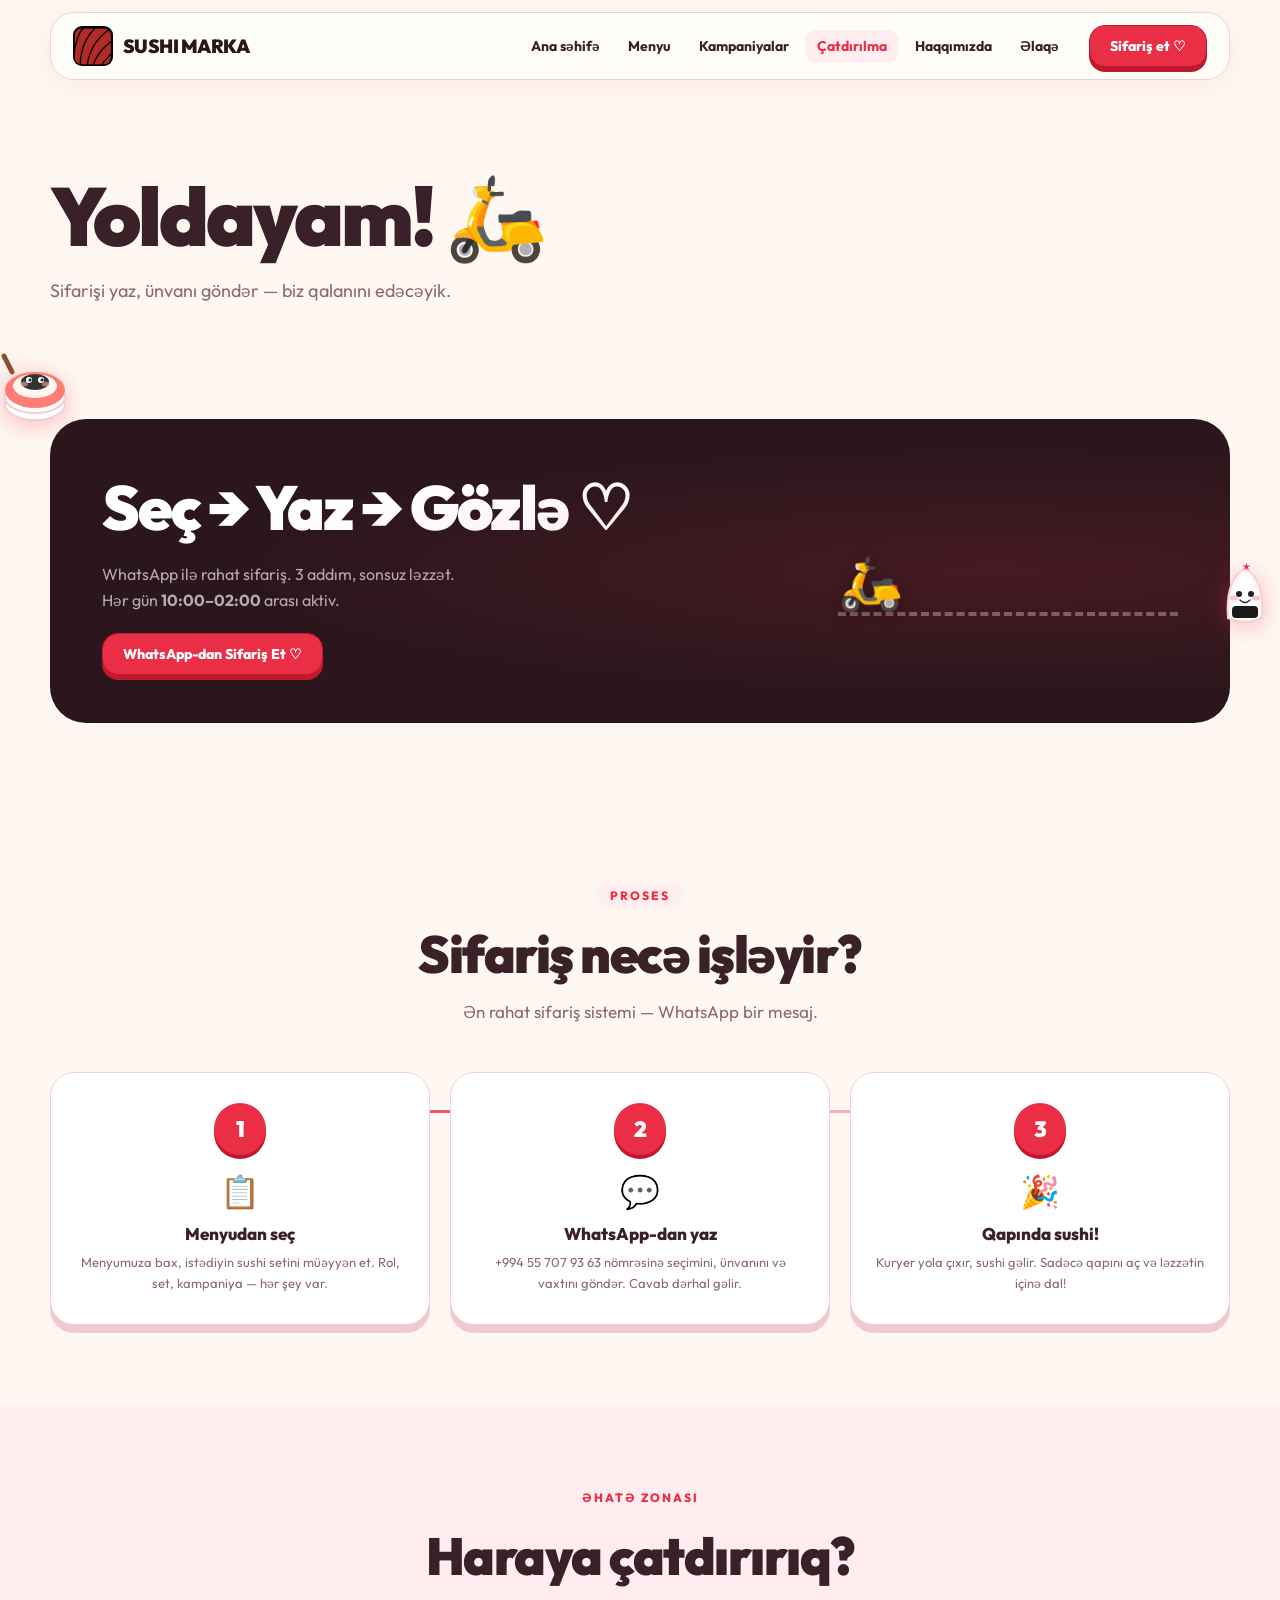
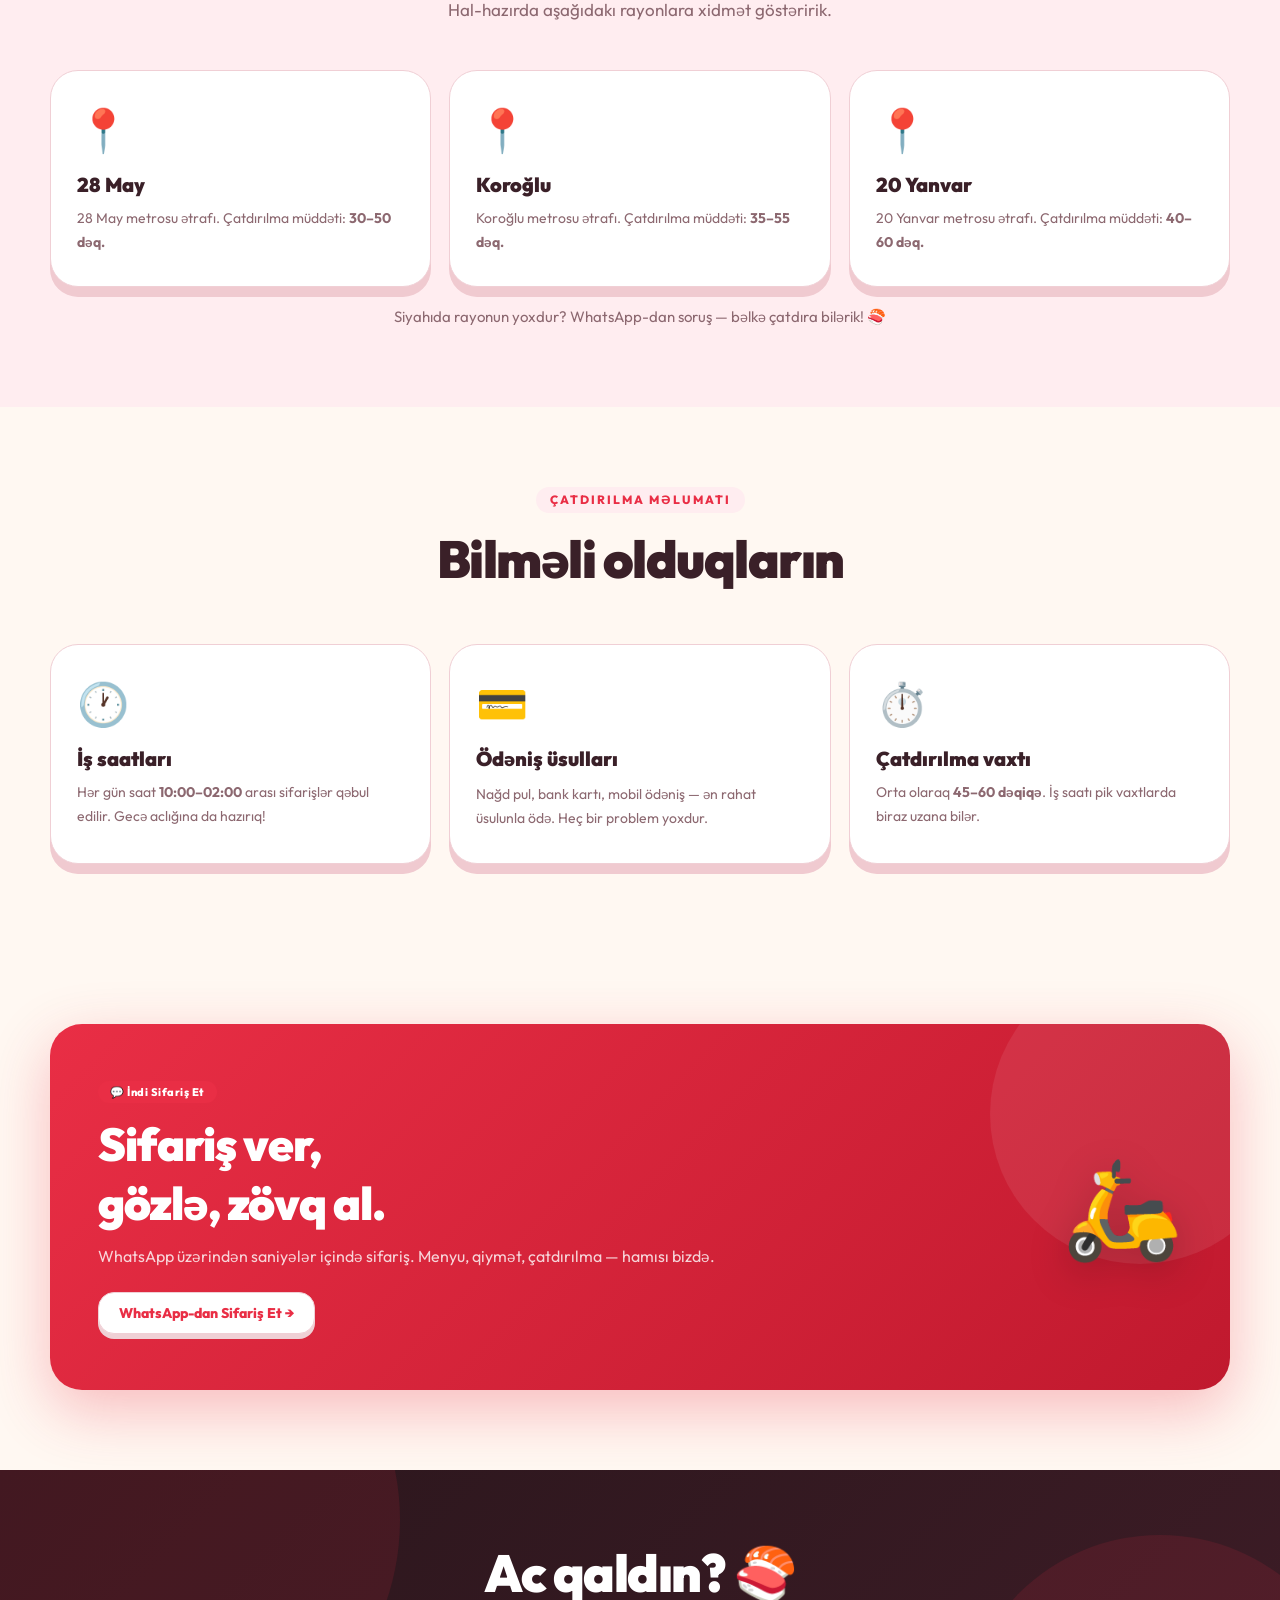
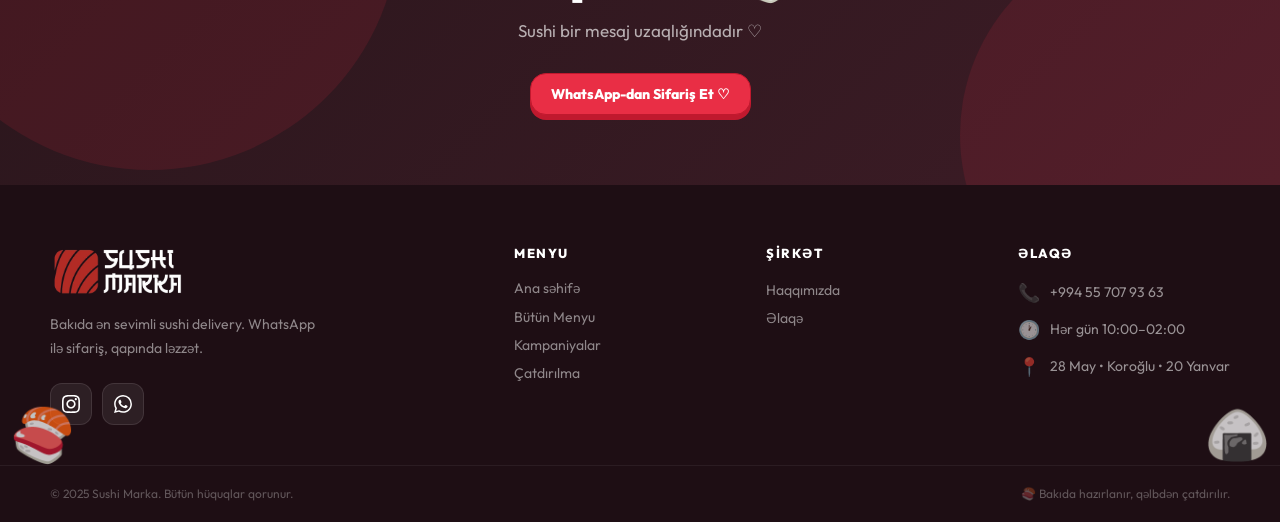
==== catdirilma.html @ eee44a7d "Add files via upload" ====
﻿<!doctype html>
<html lang="az">
<head>
  <meta charset="utf-8">
  <meta name="viewport" content="width=device-width,initial-scale=1">
  <title>Çatdırılma | Sushi Marka</title>
  <meta name="description" content="Sushi Marka çatdırılma məlumatı — 28 May, Koroğlu, 20 Yanvar rayonlarına hər gün 10:00-02:00.">
  <link rel="icon" href="assets/images/favicon.png" type="image/png">
  <link rel="stylesheet" href="style.css">
  <style>
    .delivery-full {
      background: var(--dark2);
      border-radius: 36px;
      padding: 52px;
      color: white;
      position: relative;
      overflow: hidden;
      margin-bottom: 28px;
    }
    .delivery-full::before {
      content: '';
      position: absolute;
      inset: 0;
      background: radial-gradient(ellipse at 80% 30%, rgba(233,46,69,.18) 0%, transparent 60%);
      pointer-events: none;
    }
    .delivery-full h2 { font-size: clamp(36px,5vw,58px); font-weight:900; letter-spacing:-2px; margin-bottom:14px; }
    .delivery-full p  { color: rgba(255,255,255,.65); font-size:16px; line-height:1.7; max-width:520px; }
  </style>
</head>
<body>

<header>
  <div class="wrap nav">
    <a class="brand" href="index.html"><img class="brand-icon" src="assets/images/logo-icon.png" alt="Sushi Marka"><span class="brand-text">SUSHI MARKA</span></a>
    <nav class="links">
      <a href="index.html">Ana səhifə</a>
      <a href="menu.html">Menyu</a>
      <a href="kampaniyalar.html">Kampaniyalar</a>
      <a href="catdirilma.html" class="active">Çatdırılma</a>
      <a href="haqqimizda.html">Haqqımızda</a>
      <a href="elaqe.html">Əlaqə</a>
    </nav>
    <a class="btn red" href="https://wa.me/994557079363" target="_blank">Sifariş et ♡</a>
  </div>
</header>

<div class="peek left" aria-hidden="true">
  <svg viewBox="0 0 70 80" xmlns="http://www.w3.org/2000/svg">
    <ellipse cx="35" cy="62" rx="30" ry="16" fill="#fff" stroke="#f0cfd5" stroke-width="2"/>
    <ellipse cx="35" cy="55" rx="30" ry="16" fill="#fff" stroke="#f0cfd5" stroke-width="2"/>
    <ellipse cx="35" cy="48" rx="30" ry="18" fill="#ff7d75"/>
    <ellipse cx="35" cy="44" rx="22" ry="12" fill="#fff8f2"/>
    <ellipse cx="35" cy="40" rx="14" ry="8" fill="#333"/>
    <circle cx="29" cy="38" r="3" fill="white"/><circle cx="41" cy="38" r="3" fill="white"/>
    <circle cx="30" cy="38" r="1.5" fill="#222"/><circle cx="42" cy="38" r="1.5" fill="#222"/>
    <ellipse cx="24" cy="42" rx="4" ry="2.5" fill="#ff9cab" opacity=".6"/>
    <ellipse cx="46" cy="42" rx="4" ry="2.5" fill="#ff9cab" opacity=".6"/>
    <path d="M31 44 Q35 48 39 44" stroke="#333" stroke-width="1.5" fill="none" stroke-linecap="round"/>
    <line x1="12" y1="30" x2="4" y2="14" stroke="#875033" stroke-width="5" stroke-linecap="round"/>
  </svg>
</div>
<div class="peek right" aria-hidden="true">
  <svg viewBox="0 0 70 80" xmlns="http://www.w3.org/2000/svg">
    <path d="M35 10 Q55 22 52 60 Q35 68 18 60 Q15 22 35 10Z" fill="#fff8f2" stroke="#f0cfd5" stroke-width="2"/>
    <path d="M35 16 Q50 26 48 58 Q35 64 22 58 Q20 26 35 16Z" fill="#fff"/>
    <rect x="22" y="48" width="26" height="12" rx="4" fill="#1a1a1a"/>
    <circle cx="29" cy="36" r="3" fill="#222"/><circle cx="41" cy="36" r="3" fill="#222"/>
    <ellipse cx="24" cy="40" rx="4" ry="2.5" fill="#ff9cab" opacity=".6"/>
    <ellipse cx="46" cy="40" rx="4" ry="2.5" fill="#ff9cab" opacity=".6"/>
    <path d="M30 42 Q35 47 40 42" stroke="#333" stroke-width="1.5" fill="none" stroke-linecap="round"/>
    <text x="32" y="12" font-size="10" fill="#e92e45">★</text>
  </svg>
</div>

<main>
  <div class="wrap pagehero">
    <h1>Yoldayam! 🛵</h1>
    <p>Sifarişi yaz, ünvanı göndər — biz qalanını edəcəyik.</p>
  </div>

  <!-- Delivery band animated -->
  <section>
    <div class="wrap">
      <div class="delivery-band fade-up">
        <div>
          <h2>Seç → Yaz → Gözlə ♡</h2>
          <p>WhatsApp ilə rahat sifariş. 3 addım, sonsuz ləzzət.<br>Hər gün <strong>10:00–02:00</strong> arası aktiv.</p>
          <br>
          <a class="btn red" href="https://wa.me/994557079363?text=Sifariş+etmək+istəyirəm" target="_blank">WhatsApp-dan Sifariş Et ♡</a>
        </div>
        <div class="road">
          <div class="scooter">🛵</div>
        </div>
      </div>
    </div>
  </section>

  <!-- How it works -->
  <section>
    <div class="wrap">
      <div class="title fade-up">
        <span class="tag">Proses</span>
        <h2>Sifariş necə işləyir?</h2>
        <p>Ən rahat sifariş sistemi — WhatsApp bir mesaj.</p>
      </div>
      <div class="steps">
        <div class="step fade-up">
          <div class="step-num">1</div>
          <span class="si">📋</span>
          <h3>Menyudan seç</h3>
          <p>Menyumuza bax, istədiyin sushi setini müəyyən et. Rol, set, kampaniya — hər şey var.</p>
        </div>
        <div class="step fade-up">
          <div class="step-num">2</div>
          <span class="si">💬</span>
          <h3>WhatsApp-dan yaz</h3>
          <p>+994 55 707 93 63 nömrəsinə seçimini, ünvanını və vaxtını göndər. Cavab dərhal gəlir.</p>
        </div>
        <div class="step fade-up">
          <div class="step-num">3</div>
          <span class="si">🎉</span>
          <h3>Qapında sushi!</h3>
          <p>Kuryer yola çıxır, sushi gəlir. Sadəcə qapını aç və ləzzətin içinə dal!</p>
        </div>
      </div>
    </div>
  </section>

  <!-- Delivery zones -->
  <section class="bg-pink">
    <div class="wrap">
      <div class="title fade-up">
        <span class="tag">Əhatə zonası</span>
        <h2>Haraya çatdırırıq?</h2>
        <p>Hal-hazırda aşağıdakı rayonlara xidmət göstəririk.</p>
      </div>
      <div class="infos fade-up">
        <div class="info">
          <span class="ii">📍</span>
          <h3>28 May</h3>
          <p>28 May metrosu ətrafı. Çatdırılma müddəti: <strong>30–50 dəq.</strong></p>
        </div>
        <div class="info">
          <span class="ii">📍</span>
          <h3>Koroğlu</h3>
          <p>Koroğlu metrosu ətrafı. Çatdırılma müddəti: <strong>35–55 dəq.</strong></p>
        </div>
        <div class="info">
          <span class="ii">📍</span>
          <h3>20 Yanvar</h3>
          <p>20 Yanvar metrosu ətrafı. Çatdırılma müddəti: <strong>40–60 dəq.</strong></p>
        </div>
      </div>
      <br>
      <p style="text-align:center;color:var(--muted);font-size:15px;">Siyahıda rayonun yoxdur? WhatsApp-dan soruş — bəlkə çatdıra bilərik! 🍣</p>
    </div>
  </section>

  <!-- Info cards -->
  <section>
    <div class="wrap">
      <div class="title fade-up">
        <span class="tag">Çatdırılma məlumatı</span>
        <h2>Bilməli olduqların</h2>
      </div>
      <div class="infos">
        <div class="info fade-up">
          <span class="ii">🕐</span>
          <h3>İş saatları</h3>
          <p>Hər gün saat <strong>10:00–02:00</strong> arası sifarişlər qəbul edilir. Gecə aclığına da hazırıq!</p>
        </div>
        <div class="info fade-up">
          <span class="ii">💳</span>
          <h3>Ödəniş üsulları</h3>
          <p>Nağd pul, bank kartı, mobil ödəniş — ən rahat üsulunla ödə. Heç bir problem yoxdur.</p>
        </div>
        <div class="info fade-up">
          <span class="ii">⏱️</span>
          <h3>Çatdırılma vaxtı</h3>
          <p>Orta olaraq <strong>45–60 dəqiqə</strong>. İş saatı pik vaxtlarda biraz uzana bilər.</p>
        </div>
      </div>
    </div>
  </section>

  <!-- CTA -->
  <section>
    <div class="wrap">
      <div class="promo-banner fade-up">
        <div>
          <span class="badge-red">💬 İndi Sifariş Et</span>
          <h2>Sifariş ver,<br>gözlə, zövq al.</h2>
          <p>WhatsApp üzərindən saniyələr içində sifariş. Menyu, qiymət, çatdırılma — hamısı bizdə.</p>
          <a class="btn" href="https://wa.me/994557079363?text=Sifariş+etmək+istəyirəm" target="_blank" style="background:white;color:#e92e45;">WhatsApp-dan Sifariş Et →</a>
        </div>
        <div class="promo-icon">🛵</div>
      </div>
    </div>
  </section>
</main>

<div class="pre-footer">
  <div class="pre-footer-chars">
    <span class="fc">🛵</span>
    <span class="fc">🍣</span>
  </div>
  <h2>Ac qaldın? 🍣</h2>
  <p>Sushi bir mesaj uzaqlığındadır ♡</p>
  <div class="btns">
    <a class="btn red" href="https://wa.me/994557079363" target="_blank">WhatsApp-dan Sifariş Et ♡</a>
  </div>
</div>

<footer>
  <div class="footer-peek fp-left" aria-hidden="true">🍣</div>
  <div class="footer-peek fp-right" aria-hidden="true">🍙</div>
  <div class="footer-top">
    <div class="wrap footer-grid">
      <div class="footer-brand">
        <img src="assets/images/logo-transparent.png" alt="Sushi Marka Logo" class="footer-logo">
        <p>Bakıda ən sevimli sushi delivery. WhatsApp ilə sifariş, qapında ləzzət.</p>
        <div class="footer-socials">
          <a class="fsoc" href="https://www.instagram.com/sushi_marka/" target="_blank" aria-label="Instagram">
            <svg viewBox="0 0 24 24"><path d="M12 2.163c3.204 0 3.584.012 4.85.07 3.252.148 4.771 1.691 4.919 4.919.058 1.265.069 1.645.069 4.849 0 3.205-.012 3.584-.069 4.849-.149 3.225-1.664 4.771-4.919 4.919-1.266.058-1.644.07-4.85.07-3.204 0-3.584-.012-4.849-.07-3.26-.149-4.771-1.699-4.919-4.92-.058-1.265-.07-1.644-.07-4.849 0-3.204.013-3.583.07-4.849.149-3.227 1.664-4.771 4.919-4.919 1.266-.057 1.645-.069 4.849-.069zm0-2.163c-3.259 0-3.667.014-4.947.072-4.358.2-6.78 2.618-6.98 6.98-.059 1.281-.073 1.689-.073 4.948 0 3.259.014 3.668.072 4.948.2 4.358 2.618 6.78 6.98 6.98 1.281.058 1.689.072 4.948.072 3.259 0 3.668-.014 4.948-.072 4.354-.2 6.782-2.618 6.979-6.98.059-1.28.073-1.689.073-4.948 0-3.259-.014-3.667-.072-4.947-.196-4.354-2.617-6.78-6.979-6.98-1.281-.059-1.69-.073-4.949-.073zm0 5.838c-3.403 0-6.162 2.759-6.162 6.162s2.759 6.163 6.162 6.163 6.162-2.759 6.162-6.163c0-3.403-2.759-6.162-6.162-6.162zm0 10.162c-2.209 0-4-1.79-4-4 0-2.209 1.791-4 4-4s4 1.791 4 4c0 2.21-1.791 4-4 4zm6.406-11.845c-.796 0-1.441.645-1.441 1.44s.645 1.44 1.441 1.44c.795 0 1.439-.645 1.439-1.44s-.644-1.44-1.439-1.44z"/></svg>
          </a>
          <a class="fsoc" href="https://wa.me/994557079363" target="_blank" aria-label="WhatsApp">
            <svg viewBox="0 0 24 24"><path d="M17.472 14.382c-.297-.149-1.758-.867-2.03-.967-.273-.099-.471-.148-.67.15-.197.297-.767.966-.94 1.164-.173.199-.347.223-.644.075-.297-.15-1.255-.463-2.39-1.475-.883-.788-1.48-1.761-1.653-2.059-.173-.297-.018-.458.13-.606.134-.133.298-.347.446-.52.149-.174.198-.298.298-.497.099-.198.05-.371-.025-.52-.075-.149-.669-1.612-.916-2.207-.242-.579-.487-.5-.669-.51-.173-.008-.371-.01-.57-.01-.198 0-.52.074-.792.372-.272.297-1.04 1.016-1.04 2.479 0 1.462 1.065 2.875 1.213 3.074.149.198 2.096 3.2 5.077 4.487.709.306 1.262.489 1.694.625.712.227 1.36.195 1.871.118.571-.085 1.758-.719 2.006-1.413.248-.694.248-1.289.173-1.413-.074-.124-.272-.198-.57-.347m-5.421 7.403h-.004a9.87 9.87 0 01-5.031-1.378l-.361-.214-3.741.982.998-3.648-.235-.374a9.86 9.86 0 01-1.51-5.26c.001-5.45 4.436-9.884 9.888-9.884 2.64 0 5.122 1.03 6.988 2.898a9.825 9.825 0 012.893 6.994c-.003 5.45-4.437 9.884-9.885 9.884m8.413-18.297A11.815 11.815 0 0012.05 0C5.495 0 .16 5.335.157 11.892c0 2.096.547 4.142 1.588 5.945L.057 24l6.305-1.654a11.882 11.882 0 005.683 1.448h.005c6.554 0 11.89-5.335 11.893-11.893a11.821 11.821 0 00-3.48-8.413z"/></svg>
          </a>
        </div>
      </div>
      <div class="footer-col">
        <h4>Menyu</h4>
        <ul>
          <li><a href="index.html">Ana səhifə</a></li>
          <li><a href="menu.html">Bütün Menyu</a></li>
          <li><a href="kampaniyalar.html">Kampaniyalar</a></li>
          <li><a href="catdirilma.html">Çatdırılma</a></li>
        </ul>
      </div>
      <div class="footer-col">
        <h4>Şirkət</h4>
        <ul>
          <li><a href="haqqimizda.html">Haqqımızda</a></li>
          <li><a href="elaqe.html">Əlaqə</a></li>
        </ul>
      </div>
      <div class="footer-col">
        <h4>Əlaqə</h4>
        <div class="footer-contact-item"><span class="fci">📞</span><a href="tel:+994557079363">+994 55 707 93 63</a></div>
        <div class="footer-contact-item"><span class="fci">🕐</span><span>Hər gün 10:00–02:00</span></div>
        <div class="footer-contact-item"><span class="fci">📍</span><span>28 May • Koroğlu • 20 Yanvar</span></div>
      </div>
    </div>
  </div>
  <div class="wrap footer-bottom">
    <p>© 2025 Sushi Marka. Bütün hüquqlar qorunur.</p>
    <p>🍣 Bakıda hazırlanır, qəlbdən çatdırılır.</p>
  </div>
</footer>

<div class="mobile">
  <a href="menu.html">🍣 Menyu</a>
  <a class="red" href="https://wa.me/994557079363" target="_blank">Sifariş ♡</a>
  <a href="tel:+994557079363">📞 Əlaqə</a>
</div>
<button id="scrollTop" onclick="window.scrollTo({top:0,behavior:'smooth'})" aria-label="Yuxarı qayıt">↑</button>
<script src="script.js"></script>
</body>
</html>
---- style.css ----
/* ============================================================
   SUSHI MARKA V2 — Full Stylesheet
   Kawaii Japanese Delivery | Black & Red Brand Colors
   ============================================================ */

@import url('https://fonts.googleapis.com/css2?family=Outfit:wght@400;600;700;800;900&family=Nunito:wght@400;600;700;800;900&display=swap');

/* ── Reset & Base ── */
*, *::before, *::after { box-sizing: border-box; margin: 0; padding: 0; }

:root {
  --red:    #e92e45;
  --red2:   #c0192e;
  --dark:   #1e0e14;
  --dark2:  #2a161c;
  --cream:  #fff8f2;
  --pink:   #ffd6df;
  --pink2:  #ffedf0;
  --text:   #3a2028;
  --muted:  #8c6870;
  --border: #f0cfd5;
  --card-shadow: 0 10px 0 #f0cad0;
}

html { scroll-behavior: smooth; }

body {
  margin: 0;
  background: var(--cream);
  color: var(--text);
  font-family: 'Outfit', 'Nunito', Arial, sans-serif;
  overflow-x: hidden;
  min-height: 100vh;
}

a { text-decoration: none; color: inherit; }
img { max-width: 100%; }

/* ── Layout ── */
.wrap { width: min(1180px, calc(100% - 32px)); margin: auto; }

/* ── Header / Nav ── */
header {
  position: sticky;
  top: 0;
  z-index: 100;
  padding: 12px 0;
}

.nav {
  display: flex;
  align-items: center;
  gap: 18px;
  background: rgba(255, 253, 249, 0.92);
  backdrop-filter: blur(18px);
  -webkit-backdrop-filter: blur(18px);
  border: 1.5px solid var(--border);
  border-radius: 24px;
  padding: 12px 22px;
  box-shadow: 0 6px 30px rgba(233,46,69,0.08);
}

.brand {
  font-weight: 900;
  font-size: 20px;
  letter-spacing: -0.5px;
  color: var(--dark2);
  display: flex;
  align-items: center;
  gap: 10px;
  white-space: nowrap;
  text-decoration: none;
}

.brand-icon {
  height: 40px;
  width: auto;
  border-radius: 9px;
  display: block;
  flex-shrink: 0;
}

.brand-text {
  font-weight: 900;
  font-size: 19px;
  letter-spacing: -0.5px;
  line-height: 1;
  color: var(--dark2);
}

.footer-logo {
  height: 52px;
  width: auto;
  display: block;
  margin-bottom: 16px;
}

.links {
  display: flex;
  gap: 4px;
  margin-left: auto;
  font-weight: 700;
  font-size: 14px;
}

.links a {
  padding: 7px 12px;
  border-radius: 12px;
  transition: background .18s, color .18s;
  color: var(--text);
}

.links a:hover,
.links a.active {
  background: var(--pink2);
  color: var(--red);
}

/* ── Buttons ── */
.btn {
  display: inline-flex;
  align-items: center;
  gap: 6px;
  padding: 11px 20px;
  border-radius: 16px;
  background: white;
  border: 1.5px solid var(--border);
  box-shadow: 0 5px 0 #efd0d5;
  font-weight: 800;
  font-size: 14px;
  font-family: inherit;
  cursor: pointer;
  transition: transform .18s, box-shadow .18s;
  color: var(--text);
}

.btn:hover { transform: translateY(-3px); box-shadow: 0 8px 0 #efd0d5; }
.btn:active { transform: translateY(2px); box-shadow: 0 2px 0 #efd0d5; }

.btn.red {
  background: var(--red);
  color: white;
  border-color: var(--red2);
  box-shadow: 0 5px 0 var(--red2);
}

.btn.red:hover { box-shadow: 0 8px 0 var(--red2); }
.btn.red:active { box-shadow: 0 2px 0 var(--red2); }

.btn.dark {
  background: var(--dark2);
  color: white;
  border-color: var(--dark);
  box-shadow: 0 5px 0 var(--dark);
}

/* ── Side Peek Characters ── */
.peek {
  position: fixed;
  z-index: 30;
  width: 70px;
  pointer-events: none;
  user-select: none;
}

.peek.left  { left: 0; top: 38%; }
.peek.right { right: 0; top: 62%; }

.peek svg { width: 100%; height: auto; filter: drop-shadow(0 4px 12px rgba(233,46,69,.3)); }

/* Left peek: slides in from left */
.peek.left  { animation: peekLeft 9s ease-in-out infinite; }
.peek.right { animation: peekRight 9s ease-in-out infinite 4.5s; }

@keyframes peekLeft {
  0%, 100%  { transform: translateX(-80%); }
  20%, 80%  { transform: translateX(-80%); }
  35%, 65%  { transform: translateX(10px) rotate(-5deg); }
}

@keyframes peekRight {
  0%, 100%  { transform: translateX(80%); }
  20%, 80%  { transform: translateX(80%); }
  35%, 65%  { transform: translateX(-10px) rotate(5deg); }
}

/* ── Hero ── */
.hero {
  min-height: 680px;
  display: grid;
  grid-template-columns: 1fr 1fr;
  align-items: center;
  gap: 40px;
  padding: 40px 0 60px;
}

.hero-text small {
  font-size: 13px;
  font-weight: 800;
  letter-spacing: 3px;
  color: var(--red);
  text-transform: uppercase;
  display: block;
  margin-bottom: 14px;
}

.hero-text h1 {
  font-size: clamp(52px, 7.5vw, 96px);
  line-height: .88;
  letter-spacing: -4px;
  margin-bottom: 22px;
  font-weight: 900;
}

.hero-text h1 span { color: var(--red); }

.hero-text p {
  font-size: 17px;
  line-height: 1.75;
  color: var(--muted);
  max-width: 430px;
  margin-bottom: 32px;
}

.hero-btns { display: flex; gap: 14px; flex-wrap: wrap; }

/* ── Scene / Mascot ── */
.scene {
  height: 520px;
  position: relative;
  display: flex;
  align-items: center;
  justify-content: center;
}

/* Blob background */
.blob {
  position: absolute;
  width: 420px;
  height: 420px;
  background: radial-gradient(135deg, #ffd6df 0%, #ffecef 60%, #fff4f7 100%);
  border-radius: 57% 43% 61% 39% / 48% 52% 48% 52%;
  animation: morphBlob 8s ease-in-out infinite;
  z-index: 0;
}

@keyframes morphBlob {
  0%, 100% { border-radius: 57% 43% 61% 39% / 48% 52% 48% 52%; }
  33%       { border-radius: 43% 57% 40% 60% / 55% 45% 55% 45%; }
  66%       { border-radius: 65% 35% 55% 45% / 40% 60% 40% 60%; }
}

/* Floating mascot container */
.mascot {
  position: relative;
  z-index: 2;
  animation: floatMascot 3.5s ease-in-out infinite;
  cursor: pointer;
}

@keyframes floatMascot {
  0%, 100% { transform: translateY(0) rotate(0deg); }
  50%       { transform: translateY(-18px) rotate(2deg); }
}

/* SVG Mascot Sushi Roll */
.mascot-svg {
  width: 260px;
  height: auto;
  filter: drop-shadow(0 20px 40px rgba(233,46,69,.25));
}

/* Chopsticks */
.chop {
  position: absolute;
  height: 8px;
  background: linear-gradient(90deg, #875033, #b06040);
  border-radius: 9px;
  z-index: 5;
  transform-origin: right center;
}

.chop.c1 {
  width: 220px;
  top: 90px;
  right: 40px;
  transform: rotate(-22deg);
  animation: chopUp 3.5s ease-in-out infinite;
}

.chop.c2 {
  width: 210px;
  top: 115px;
  right: 40px;
  transform: rotate(-16deg);
  animation: chopUp 3.5s ease-in-out infinite .15s;
}

@keyframes chopUp {
  0%, 100% { transform: rotate(-22deg) translateY(0); }
  50%       { transform: rotate(-28deg) translateY(-12px); }
}

/* Speech bubbles */
.bubble {
  position: absolute;
  background: white;
  padding: 10px 16px;
  border: 1.5px solid var(--border);
  border-radius: 20px 20px 20px 4px;
  box-shadow: 0 6px 0 #efd3d7;
  font-weight: 800;
  font-size: 14px;
  white-space: nowrap;
  z-index: 6;
}

.bubble::after {
  content: '';
  position: absolute;
  bottom: -9px;
  left: 14px;
  width: 12px;
  height: 12px;
  background: white;
  border-right: 1.5px solid var(--border);
  border-bottom: 1.5px solid var(--border);
  transform: rotate(45deg);
  clip-path: polygon(0 0, 100% 100%, 0 100%);
}

.bubble.b1 { left: 20px; top: 90px; animation: bblPop 4s ease-in-out infinite; }
.bubble.b2 { right: 20px; bottom: 120px; animation: bblPop 4s ease-in-out infinite -2s; border-radius: 20px 20px 4px 20px; }
.bubble.b2::after { left: auto; right: 14px; clip-path: polygon(100% 0, 100% 100%, 0 100%); border-left: 1.5px solid var(--border); border-right: none; }

@keyframes bblPop {
  0%, 100% { transform: translateY(0) scale(1); }
  50%       { transform: translateY(-8px) scale(1.04); }
}

/* Soy sauce & extras floating */
.floater {
  position: absolute;
  font-size: 36px;
  z-index: 3;
  animation: floatMini 4s ease-in-out infinite;
  filter: drop-shadow(0 4px 8px rgba(0,0,0,.15));
}

.floater.f1 { bottom: 80px; left: 30px; animation-delay: -1s; }
.floater.f2 { bottom: 100px; right: 30px; animation-delay: -2.5s; font-size: 28px; }
.floater.f3 { top: 140px; left: 60px; font-size: 24px; animation-delay: -0.5s; }

@keyframes floatMini {
  0%, 100% { transform: translateY(0) rotate(0deg); }
  50%       { transform: translateY(-10px) rotate(8deg); }
}

/* ── Sections ── */
section { padding: 80px 0; }

.title {
  text-align: center;
  margin-bottom: 48px;
}

.title h2 {
  font-size: clamp(36px, 5vw, 52px);
  font-weight: 900;
  letter-spacing: -1.5px;
  margin-bottom: 10px;
}

.title p { color: var(--muted); font-size: 17px; }

.title .tag {
  display: inline-block;
  background: var(--pink2);
  color: var(--red);
  font-weight: 800;
  font-size: 12px;
  letter-spacing: 2px;
  padding: 5px 14px;
  border-radius: 50px;
  margin-bottom: 12px;
  text-transform: uppercase;
}

/* ── Category pills ── */
.cats {
  display: grid;
  grid-template-columns: repeat(3, 1fr);
  gap: 18px;
}

.cat {
  background: white;
  border: 1.5px solid var(--border);
  border-radius: 28px;
  padding: 28px 22px;
  text-align: center;
  font-size: 17px;
  font-weight: 900;
  box-shadow: 0 8px 0 #f0cad0;
  transition: transform .22s, box-shadow .22s;
  display: flex;
  flex-direction: column;
  align-items: center;
  gap: 10px;
  cursor: pointer;
}

.cat:hover { transform: translateY(-7px) rotate(1deg); box-shadow: 0 14px 0 #f0cad0; }
.cat .icon { font-size: 46px; animation: floatMini 3s ease-in-out infinite; display: block; }

/* ── Product Cards ── */
.cards {
  display: grid;
  grid-template-columns: repeat(3, 1fr);
  gap: 20px;
}

.card {
  background: white;
  border: 1.5px solid var(--border);
  border-radius: 28px;
  overflow: hidden;
  box-shadow: var(--card-shadow);
  transition: transform .22s, box-shadow .22s;
  position: relative;
}

.card:hover { transform: translateY(-8px); box-shadow: 0 18px 0 #f0cad0; }

.cardimg {
  width: 100%;
  height: 190px;
  object-fit: cover;
  display: block;
  background: linear-gradient(135deg, var(--pink2) 0%, var(--pink) 100%);
  position: relative;
}

.cardimg-placeholder {
  height: 190px;
  background: linear-gradient(135deg, #ffedf0 0%, #ffd6df 100%);
  display: flex;
  align-items: center;
  justify-content: center;
  font-size: 72px;
  position: relative;
}

.card-body { padding: 20px 22px 24px; }
.card h3 { font-size: 20px; font-weight: 900; margin-bottom: 6px; }
.card p { color: var(--muted); font-size: 14px; line-height: 1.5; margin-bottom: 14px; }

.card-footer {
  display: flex;
  align-items: center;
  justify-content: space-between;
  gap: 10px;
}

.price {
  color: var(--red);
  font-weight: 900;
  font-size: 22px;
}

.card-badge {
  position: absolute;
  top: 14px;
  right: 14px;
  background: var(--red);
  color: white;
  font-size: 11px;
  font-weight: 800;
  padding: 4px 10px;
  border-radius: 50px;
  letter-spacing: .5px;
}

/* ── Why Us (Features) ── */
.features {
  display: grid;
  grid-template-columns: repeat(4, 1fr);
  gap: 18px;
}

.feat {
  background: white;
  border: 1.5px solid var(--border);
  border-radius: 24px;
  padding: 28px 22px;
  text-align: center;
  box-shadow: 0 8px 0 #f0cad0;
  transition: transform .2s;
}

.feat:hover { transform: translateY(-5px); }

.feat .fi { font-size: 44px; display: block; margin-bottom: 14px; }
.feat h3 { font-size: 17px; font-weight: 900; margin-bottom: 8px; }
.feat p { color: var(--muted); font-size: 13px; line-height: 1.6; }

/* ── How to order steps ── */
.steps {
  display: grid;
  grid-template-columns: repeat(3, 1fr);
  gap: 20px;
  position: relative;
}

.steps::before {
  content: '';
  position: absolute;
  top: 38px;
  left: 16%;
  right: 16%;
  height: 3px;
  background: linear-gradient(90deg, var(--red), var(--pink));
  border-radius: 9px;
  z-index: 0;
}

.step {
  background: white;
  border: 1.5px solid var(--border);
  border-radius: 24px;
  padding: 30px 24px;
  text-align: center;
  box-shadow: 0 8px 0 #f0cad0;
  position: relative;
  z-index: 1;
}

.step-num {
  width: 52px;
  height: 52px;
  background: var(--red);
  color: white;
  font-size: 22px;
  font-weight: 900;
  border-radius: 50%;
  display: flex;
  align-items: center;
  justify-content: center;
  margin: 0 auto 16px;
  box-shadow: 0 4px 0 var(--red2);
}

.step h3 { font-size: 17px; font-weight: 800; margin-bottom: 8px; }
.step p { color: var(--muted); font-size: 13px; line-height: 1.6; }
.step .si { font-size: 32px; display: block; margin-bottom: 12px; }

/* ── Delivery band ── */
.delivery-band {
  background: var(--dark2);
  color: white;
  border-radius: 36px;
  padding: 48px 52px;
  display: grid;
  grid-template-columns: 1fr auto;
  align-items: center;
  gap: 40px;
  margin: 0;
  position: relative;
  overflow: hidden;
}

.delivery-band::before {
  content: '';
  position: absolute;
  inset: 0;
  background: radial-gradient(ellipse at 80% 50%, rgba(233,46,69,.15) 0%, transparent 60%);
  pointer-events: none;
}

.delivery-band h2 {
  font-size: clamp(38px, 5vw, 62px);
  font-weight: 900;
  letter-spacing: -2px;
  margin-bottom: 10px;
}

.delivery-band p { color: rgba(255,255,255,.65); font-size: 16px; line-height: 1.6; }

.road {
  height: 90px;
  min-width: 340px;
  border-bottom: 4px dashed rgba(245,192,200,.4);
  position: relative;
  flex-shrink: 0;
}

.scooter {
  position: absolute;
  bottom: 4px;
  left: 0;
  font-size: 52px;
  line-height: 1;
  animation: rideScooter 5s ease-in-out infinite;
  filter: drop-shadow(0 2px 8px rgba(0,0,0,.3));
}

@keyframes rideScooter {
  0%   { left: 0%; transform: rotate(0deg); }
  48%  { left: 80%; transform: rotate(-3deg); }
  50%  { left: 80%; transform: scaleX(-1) rotate(-3deg); }
  98%  { left: 0%; transform: scaleX(-1) rotate(0deg); }
  100% { left: 0%; transform: rotate(0deg); }
}

/* ── Zones map ── */
.zones {
  display: grid;
  grid-template-columns: repeat(3, 1fr);
  gap: 16px;
  margin-top: 40px;
}

.zone {
  background: rgba(255,255,255,.06);
  border: 1px solid rgba(255,255,255,.12);
  border-radius: 18px;
  padding: 22px 20px;
  color: white;
}

.zone h4 { font-size: 16px; font-weight: 800; margin-bottom: 6px; }
.zone p { font-size: 13px; color: rgba(255,255,255,.55); line-height: 1.5; }
.zone .zt { font-size: 28px; margin-bottom: 10px; display: block; }

/* ── Promo banner ── */
.promo-banner {
  background: linear-gradient(135deg, var(--red) 0%, #c0192e 100%);
  border-radius: 32px;
  padding: 56px 48px;
  display: grid;
  grid-template-columns: 1fr auto;
  align-items: center;
  gap: 32px;
  color: white;
  position: relative;
  overflow: hidden;
  box-shadow: 0 20px 60px rgba(233,46,69,.3);
}

.promo-banner::before {
  content: '';
  position: absolute;
  top: -60px; right: -60px;
  width: 300px; height: 300px;
  border-radius: 50%;
  background: rgba(255,255,255,.08);
}

.promo-banner h2 { font-size: clamp(28px, 4vw, 46px); font-weight: 900; letter-spacing: -1px; margin-bottom: 10px; }
.promo-banner p { font-size: 16px; opacity: .8; margin-bottom: 24px; }

.promo-icon { font-size: 96px; line-height: 1; filter: drop-shadow(0 10px 20px rgba(0,0,0,.2)); animation: floatMini 3s ease-in-out infinite; }

/* ── Info cards (haqqimizda, catdirilma, elaqe) ── */
.infos {
  display: grid;
  grid-template-columns: repeat(3, 1fr);
  gap: 18px;
}

.info {
  background: white;
  border: 1.5px solid var(--border);
  border-radius: 28px;
  padding: 32px 26px;
  box-shadow: var(--card-shadow);
  transition: transform .2s;
}

.info:hover { transform: translateY(-6px); }

.info .ii { font-size: 42px; display: block; margin-bottom: 16px; }
.info h3 { font-size: 20px; font-weight: 900; margin-bottom: 10px; }
.info p { color: var(--muted); font-size: 14px; line-height: 1.7; }

/* ── Contact boxes ── */
.contact-grid {
  display: grid;
  grid-template-columns: repeat(3, 1fr);
  gap: 18px;
}

.contact-card {
  background: var(--dark2);
  color: white;
  border-radius: 28px;
  padding: 32px 26px;
  text-align: center;
  transition: transform .2s;
  box-shadow: 0 10px 0 var(--dark);
}

.contact-card:hover { transform: translateY(-6px); }
.contact-card .ci { font-size: 46px; display: block; margin-bottom: 16px; }
.contact-card h3 { font-size: 17px; font-weight: 800; margin-bottom: 8px; opacity: .6; letter-spacing: 1px; text-transform: uppercase; font-size: 12px; }
.contact-card p { font-size: 20px; font-weight: 800; }
.contact-card a { color: white; }

/* ── Page hero ── */
.pagehero {
  padding: 72px 0 36px;
  position: relative;
}

.pagehero h1 {
  font-size: clamp(52px, 7vw, 82px);
  font-weight: 900;
  letter-spacing: -3px;
  margin-bottom: 12px;
}

.pagehero p { color: var(--muted); font-size: 18px; }

/* ── Campaign cards ── */
.camp-card {
  background: white;
  border: 1.5px solid var(--border);
  border-radius: 28px;
  padding: 0;
  box-shadow: var(--card-shadow);
  overflow: hidden;
  transition: transform .22s;
}

.camp-card:hover { transform: translateY(-7px); }

.camp-head {
  background: linear-gradient(135deg, var(--dark2) 0%, #3d1c26 100%);
  color: white;
  padding: 28px 26px 22px;
  position: relative;
  overflow: hidden;
}

.camp-head::after {
  content: '';
  position: absolute;
  top: -30px; right: -30px;
  width: 120px; height: 120px;
  border-radius: 50%;
  background: rgba(255,255,255,.06);
}

.camp-head .ci { font-size: 48px; display: block; margin-bottom: 10px; }
.camp-head h3 { font-size: 22px; font-weight: 900; }
.camp-head .old-price { font-size: 13px; opacity: .5; text-decoration: line-through; }

.camp-body { padding: 22px 26px; }
.camp-body p { color: var(--muted); font-size: 14px; line-height: 1.6; margin-bottom: 16px; }

.badge-red {
  display: inline-block;
  background: var(--red);
  color: white;
  font-size: 11px;
  font-weight: 800;
  padding: 4px 12px;
  border-radius: 50px;
  letter-spacing: .5px;
  margin-bottom: 12px;
}

/* ── Accordion (FAQ) ── */
.faq { margin-top: 50px; }

.faq-item {
  background: white;
  border: 1.5px solid var(--border);
  border-radius: 20px;
  margin-bottom: 12px;
  overflow: hidden;
  box-shadow: 0 4px 0 #f0cad0;
}

.faq-q {
  width: 100%;
  background: none;
  border: none;
  padding: 22px 26px;
  text-align: left;
  font-family: inherit;
  font-size: 16px;
  font-weight: 800;
  cursor: pointer;
  display: flex;
  justify-content: space-between;
  align-items: center;
  color: var(--text);
  transition: background .15s;
}

.faq-q:hover { background: var(--pink2); }
.faq-q .arr { font-size: 20px; transition: transform .25s; }
.faq-item.open .arr { transform: rotate(180deg); }

.faq-a {
  max-height: 0;
  overflow: hidden;
  transition: max-height .3s ease;
  padding: 0 26px;
  color: var(--muted);
  font-size: 14px;
  line-height: 1.7;
}

.faq-item.open .faq-a { max-height: 300px; padding: 0 26px 20px; }

/* ── Petal particles ── */
.petal {
  position: fixed;
  width: 10px;
  height: 7px;
  background: #ff9cab;
  border-radius: 10px 2px;
  animation: fall linear infinite;
  pointer-events: none;
  z-index: 1;
  opacity: .7;
}

@keyframes fall {
  to { transform: translate(80px, 110vh) rotate(540deg); }
}

/* ── Section bg alternation ── */
.bg-pink { background: var(--pink2); }
.bg-dark  { background: var(--dark2); color: white; }
.bg-dark .title h2,
.bg-dark .title p,
.bg-dark .title .tag { color: rgba(255,255,255,.85); }
.bg-dark .title .tag { background: rgba(255,255,255,.1); color: rgba(255,255,255,.7); }

/* ── CTA pre-footer ── */
.pre-footer {
  background: linear-gradient(135deg, var(--dark2) 0%, #3d1c26 100%);
  color: white;
  text-align: center;
  padding: 70px 20px;
  position: relative;
  overflow: hidden;
}

.pre-footer::before,
.pre-footer::after {
  content: '';
  position: absolute;
  border-radius: 50%;
  background: rgba(233,46,69,.12);
}

.pre-footer::before { width: 500px; height: 500px; top: -200px; left: -100px; }
.pre-footer::after  { width: 400px; height: 400px; bottom: -150px; right: -80px; }

.pre-footer h2 { font-size: clamp(28px, 4.5vw, 52px); font-weight: 900; letter-spacing: -1.5px; margin-bottom: 14px; position: relative; z-index: 1; }
.pre-footer p  { font-size: 17px; opacity: .65; margin-bottom: 32px; position: relative; z-index: 1; }
.pre-footer .btns { display: flex; gap: 14px; justify-content: center; flex-wrap: wrap; position: relative; z-index: 1; }

.pre-footer-chars {
  position: absolute;
  bottom: 0;
  width: 100%;
  display: flex;
  justify-content: space-between;
  padding: 0 60px;
  pointer-events: none;
  z-index: 0;
}

.pre-footer-chars .fc {
  font-size: 52px;
  animation: peekUp 7s ease-in-out infinite;
  transform: translateY(100%);
}

.pre-footer-chars .fc:nth-child(2) { animation-delay: -3s; }

@keyframes peekUp {
  0%, 100%  { transform: translateY(100%); }
  30%, 70%  { transform: translateY(0); }
}

/* ── Footer ── */
footer {
  background: var(--dark);
  color: rgba(255,255,255,.75);
  padding: 0;
  position: relative;
  overflow: hidden;
}

.footer-top {
  padding: 60px 0 40px;
  border-bottom: 1px solid rgba(255,255,255,.06);
}

.footer-grid {
  display: grid;
  grid-template-columns: 2fr 1fr 1fr 1fr;
  gap: 40px;
  align-items: start;
}

.footer-brand .fb-logo {
  font-size: 24px;
  font-weight: 900;
  color: white;
  display: flex;
  align-items: center;
  gap: 8px;
  margin-bottom: 14px;
  letter-spacing: -.5px;
}

.footer-brand p {
  font-size: 14px;
  line-height: 1.7;
  color: rgba(255,255,255,.5);
  max-width: 280px;
  margin-bottom: 22px;
}

.footer-socials {
  display: flex;
  gap: 10px;
}

.fsoc {
  width: 42px;
  height: 42px;
  background: rgba(255,255,255,.07);
  border: 1px solid rgba(255,255,255,.1);
  border-radius: 12px;
  display: flex;
  align-items: center;
  justify-content: center;
  transition: background .18s, transform .18s;
  color: white;
}

.fsoc:hover { background: var(--red); transform: translateY(-3px); border-color: var(--red); }
.fsoc svg { width: 18px; height: 18px; fill: white; }

.footer-col h4 {
  font-size: 13px;
  font-weight: 800;
  color: white;
  letter-spacing: 1.5px;
  text-transform: uppercase;
  margin-bottom: 18px;
}

.footer-col ul { list-style: none; }

.footer-col ul li {
  margin-bottom: 10px;
}

.footer-col ul li a {
  font-size: 14px;
  color: rgba(255,255,255,.5);
  transition: color .15s, padding-left .15s;
  display: block;
}

.footer-col ul li a:hover { color: white; padding-left: 4px; }

.footer-contact-item {
  display: flex;
  align-items: center;
  gap: 10px;
  margin-bottom: 14px;
  font-size: 14px;
  color: rgba(255,255,255,.55);
}

.footer-contact-item .fci { font-size: 18px; }

.footer-bottom {
  padding: 20px 0;
  display: flex;
  align-items: center;
  justify-content: space-between;
  flex-wrap: wrap;
  gap: 10px;
}

.footer-bottom p {
  font-size: 12px;
  color: rgba(255,255,255,.3);
}

.footer-peek {
  position: absolute;
  bottom: 55px;
  font-size: 52px;
  animation: footerPeek 8s ease-in-out infinite;
  pointer-events: none;
}

.footer-peek.fp-left  { left: 10px; animation-delay: 0s; }
.footer-peek.fp-right { right: 10px; animation-delay: -4s; }

@keyframes footerPeek {
  0%, 100%  { transform: translateY(100%); opacity: 0; }
  25%, 75%  { transform: translateY(0); opacity: 1; }
}

/* ── Mobile bottom bar ── */
.mobile {
  display: none;
  position: fixed;
  z-index: 200;
  bottom: 10px;
  left: 10px;
  right: 10px;
  background: white;
  border: 1.5px solid var(--border);
  border-radius: 20px;
  padding: 8px;
  box-shadow: 0 10px 40px rgba(0,0,0,.12);
}

.mobile a {
  flex: 1;
  text-align: center;
  padding: 10px 8px;
  font-size: 13px;
  font-weight: 800;
  border-radius: 14px;
  transition: background .15s;
  color: var(--text);
}

.mobile a:hover { background: var(--pink2); }
.mobile a.red { background: var(--red); color: white; }

/* ── Animations utility ── */
.fade-up {
  opacity: 0;
  transform: translateY(28px);
  transition: opacity .55s ease, transform .55s ease;
}

.fade-up.visible {
  opacity: 1;
  transform: none;
}

/* ── Scroll top btn ── */
#scrollTop {
  position: fixed;
  bottom: 80px;
  right: 20px;
  z-index: 90;
  width: 46px;
  height: 46px;
  background: var(--dark2);
  color: white;
  border: none;
  border-radius: 14px;
  font-size: 20px;
  cursor: pointer;
  opacity: 0;
  transform: translateY(10px);
  transition: opacity .25s, transform .25s;
  box-shadow: 0 4px 16px rgba(0,0,0,.2);
  display: flex;
  align-items: center;
  justify-content: center;
}

#scrollTop.show { opacity: 1; transform: none; }
#scrollTop:hover { background: var(--red); }

/* ── Responsive ── */
@media (max-width: 900px) {
  .hero { grid-template-columns: 1fr; min-height: auto; }
  .scene { height: 360px; }
  .blob { width: 300px; height: 300px; }
  .mascot-svg { width: 200px; }
  .features { grid-template-columns: repeat(2, 1fr); }
  .footer-grid { grid-template-columns: 1fr 1fr; }
  .delivery-band { grid-template-columns: 1fr; }
  .road { min-width: 100%; }
}

@media (max-width: 700px) {
  .links { display: none; }
  .cats, .cards, .infos, .steps, .contact-grid { grid-template-columns: 1fr; }
  .features { grid-template-columns: 1fr 1fr; }
  .delivery-band { padding: 30px 24px; }
  .promo-banner { grid-template-columns: 1fr; }
  .promo-icon { display: none; }
  .steps::before { display: none; }
  .footer-grid { grid-template-columns: 1fr; gap: 28px; }
  .footer-bottom { flex-direction: column; text-align: center; }
  .peek { display: none; }
  .mobile { display: flex; }
  footer { padding-bottom: 30px; }
  .pagehero h1 { font-size: 44px; }
  .zones { grid-template-columns: 1fr; }
}
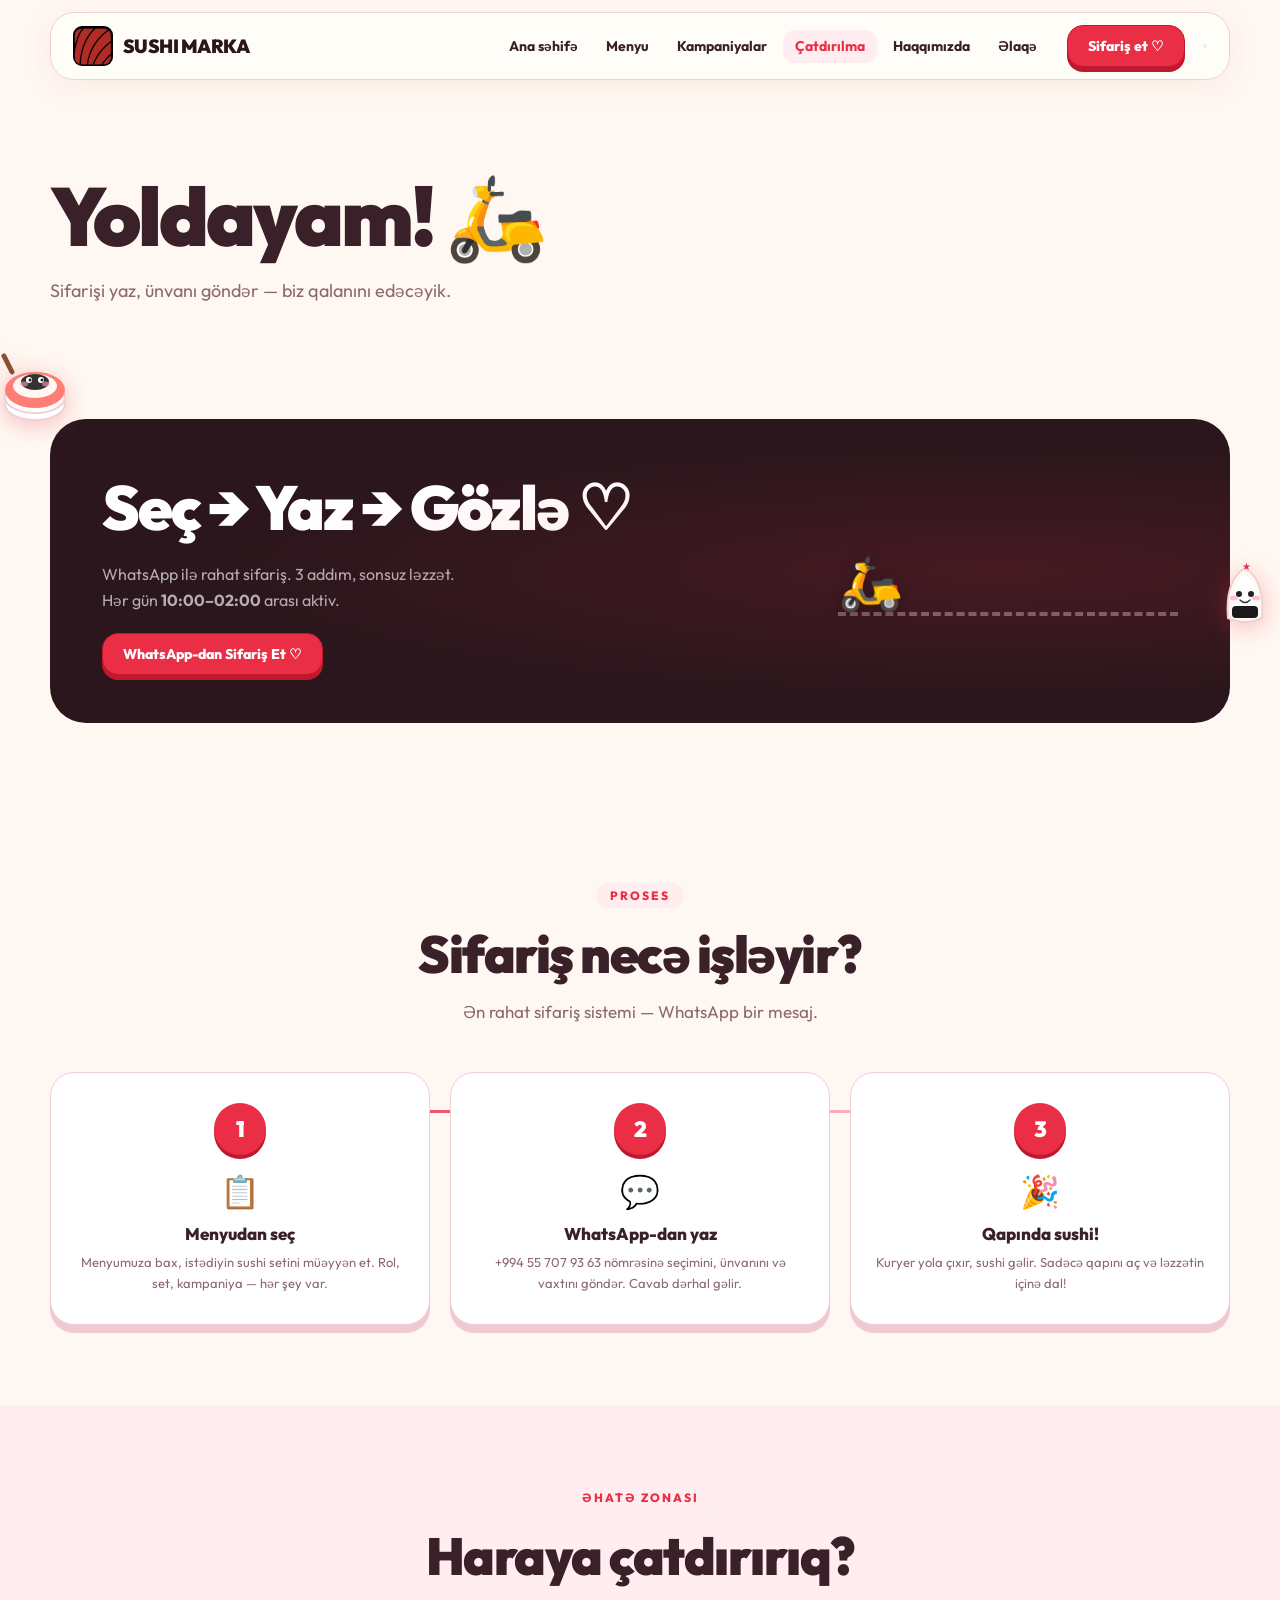
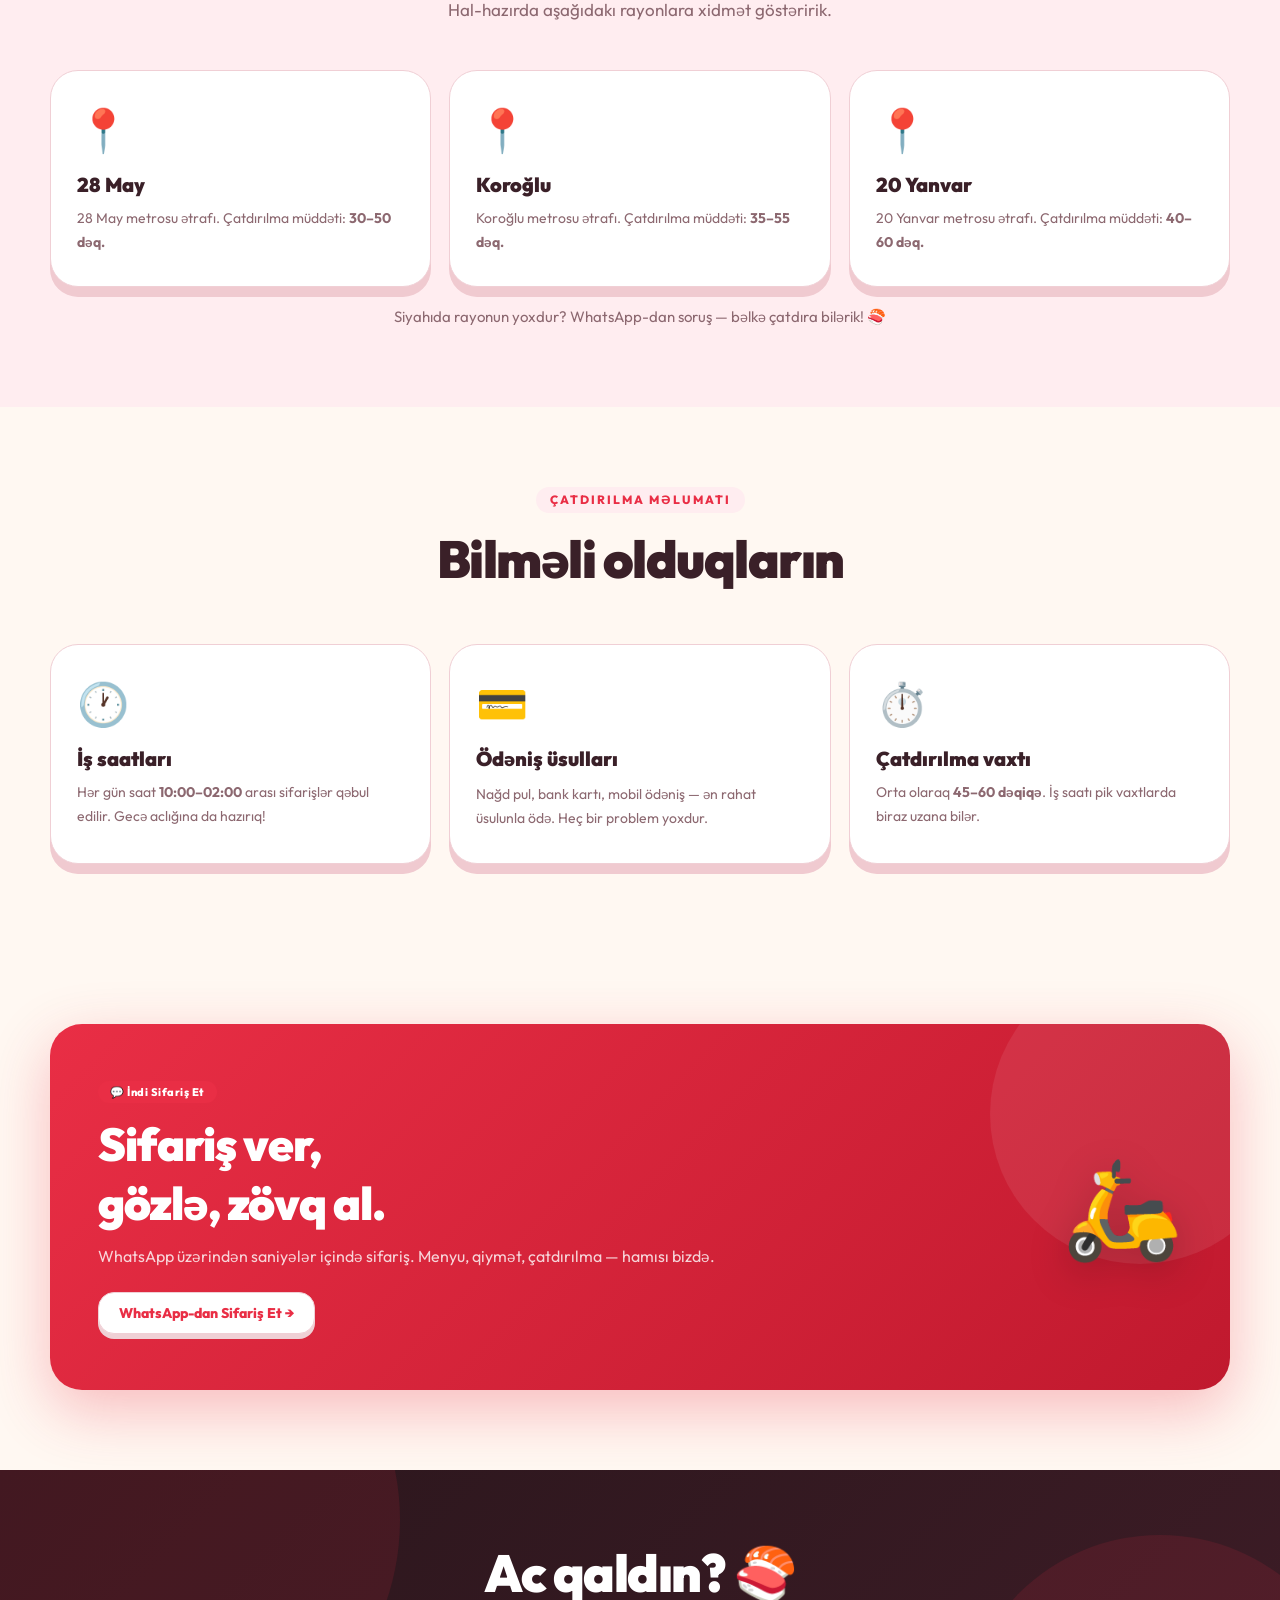
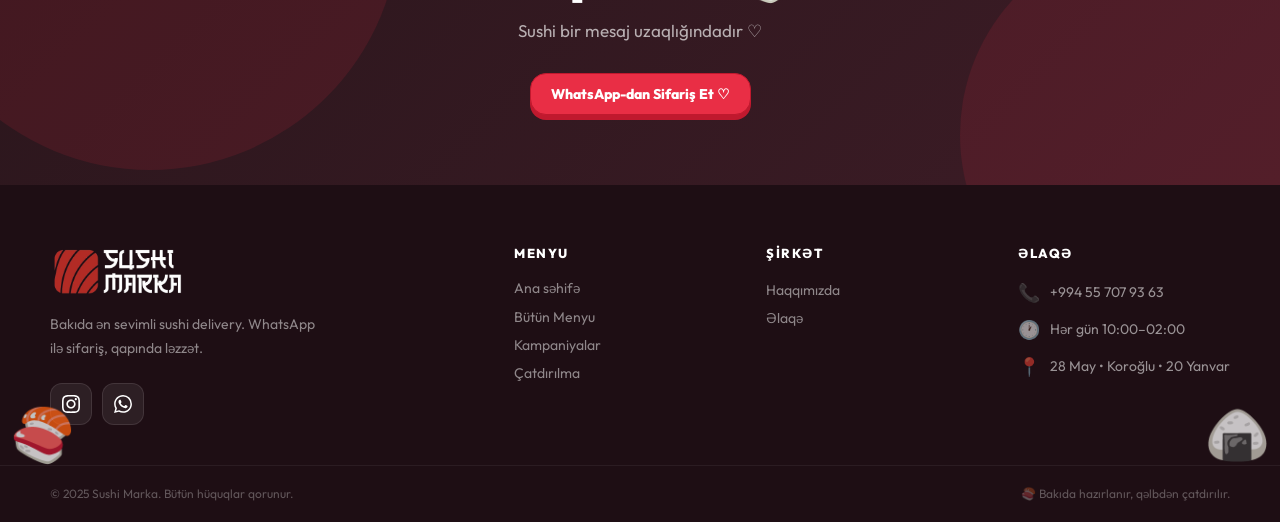
==== commit 2f19d33d: "Add mobile hamburger menu button" ====
--- a/catdirilma.html
+++ b/catdirilma.html
@@ -41,7 +41,10 @@
       <a href="haqqimizda.html">Haqqımızda</a>
       <a href="elaqe.html">Əlaqə</a>
     </nav>
-    <a class="btn red" href="https://wa.me/994557079363" target="_blank">Sifariş et ♡</a>
+    <a class="btn red" href="https://wa.me/994557079363" target="_blank">Sifariş et ♡</a>
+    <button class="hamburger" type="button" aria-label="Menyunu aç" aria-expanded="false">
+      <span></span><span></span><span></span>
+    </button>
   </div>
 </header>
 
--- a/style.css
+++ b/style.css
@@ -1109,4 +1109,10 @@
   footer { padding-bottom: 30px; }
   .pagehero h1 { font-size: 44px; }
   .zones { grid-template-columns: 1fr; }
-}+}
+
+/* Product photography */
+.cardimg-placeholder.photo { padding:0; overflow:hidden; background:#fff1f3; }
+.cardimg-placeholder.photo img { width:100%; height:100%; object-fit:cover; display:block; transition:transform .45s cubic-bezier(.2,.8,.2,1), filter .35s; }
+.card:hover .cardimg-placeholder.photo img { transform:scale(1.06); filter:saturate(1.05); }
+@media (max-width:700px){ .cardimg-placeholder.photo{height:170px;} }
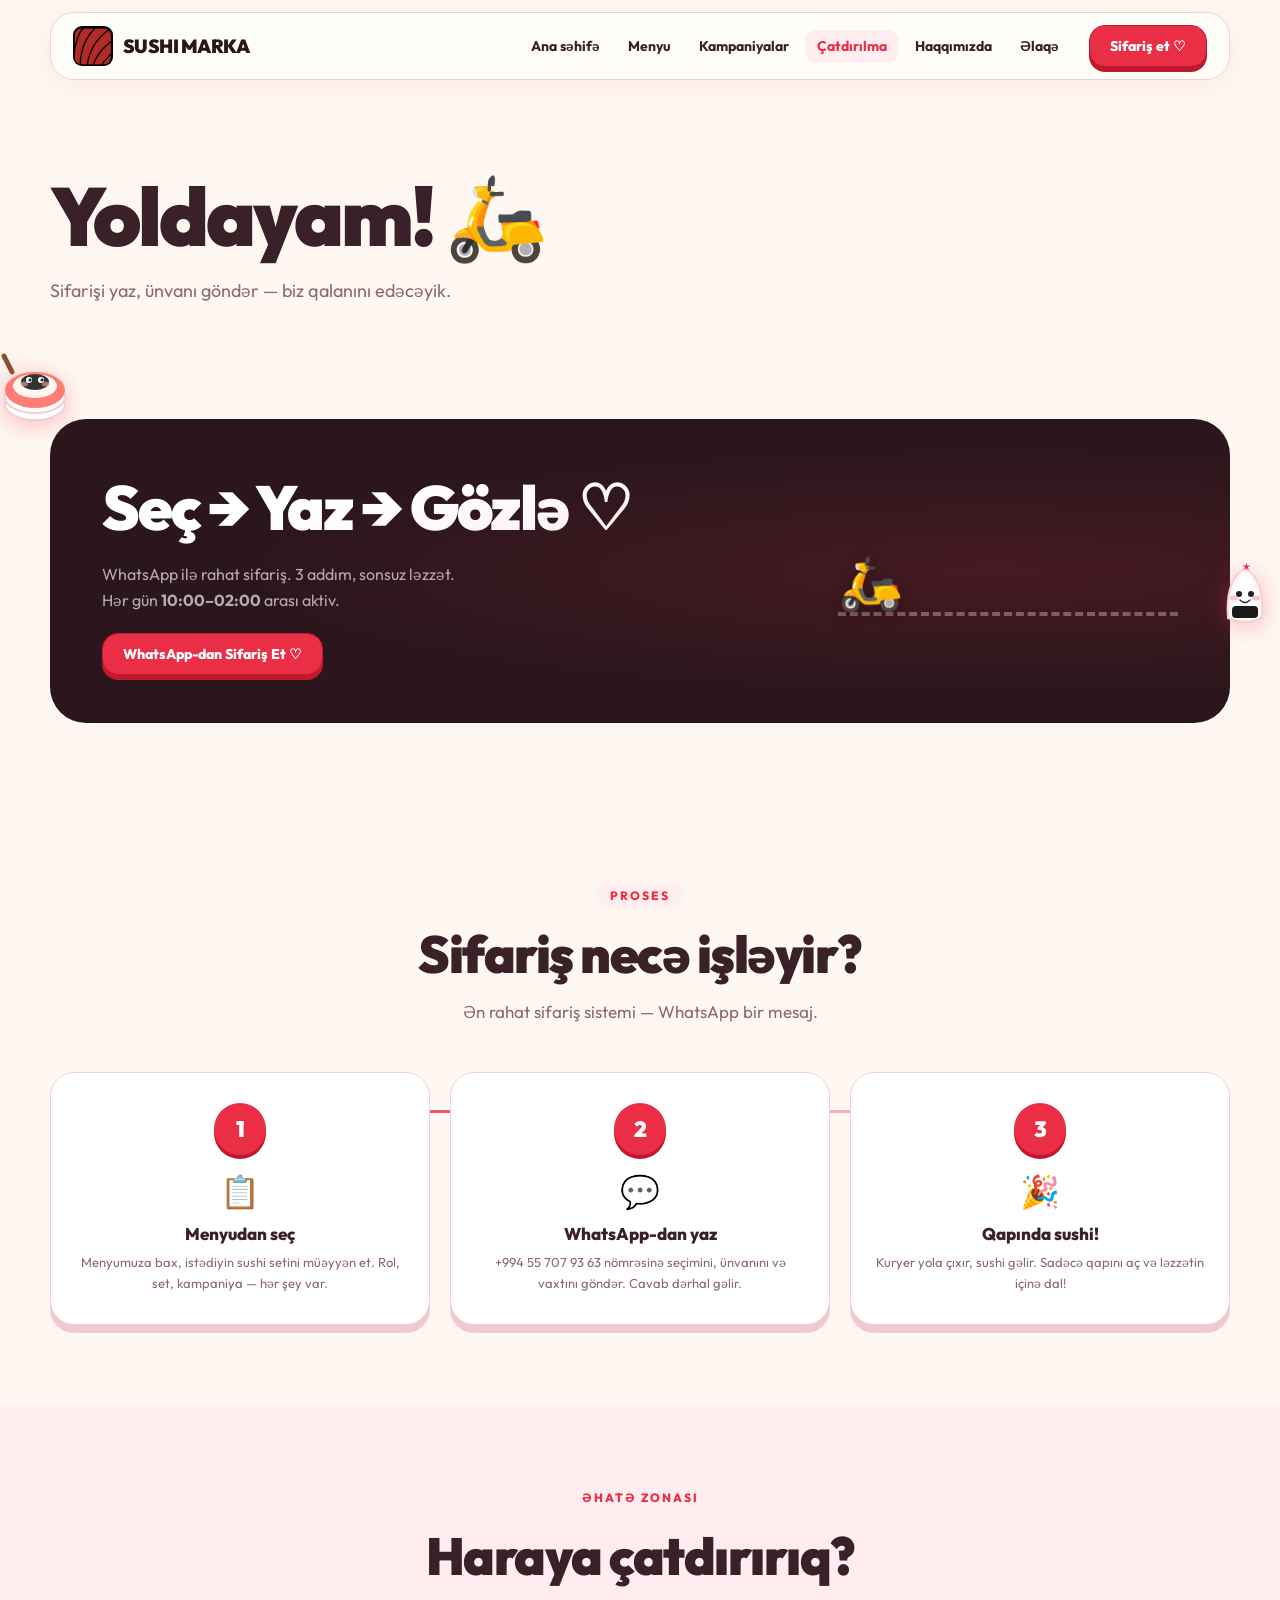
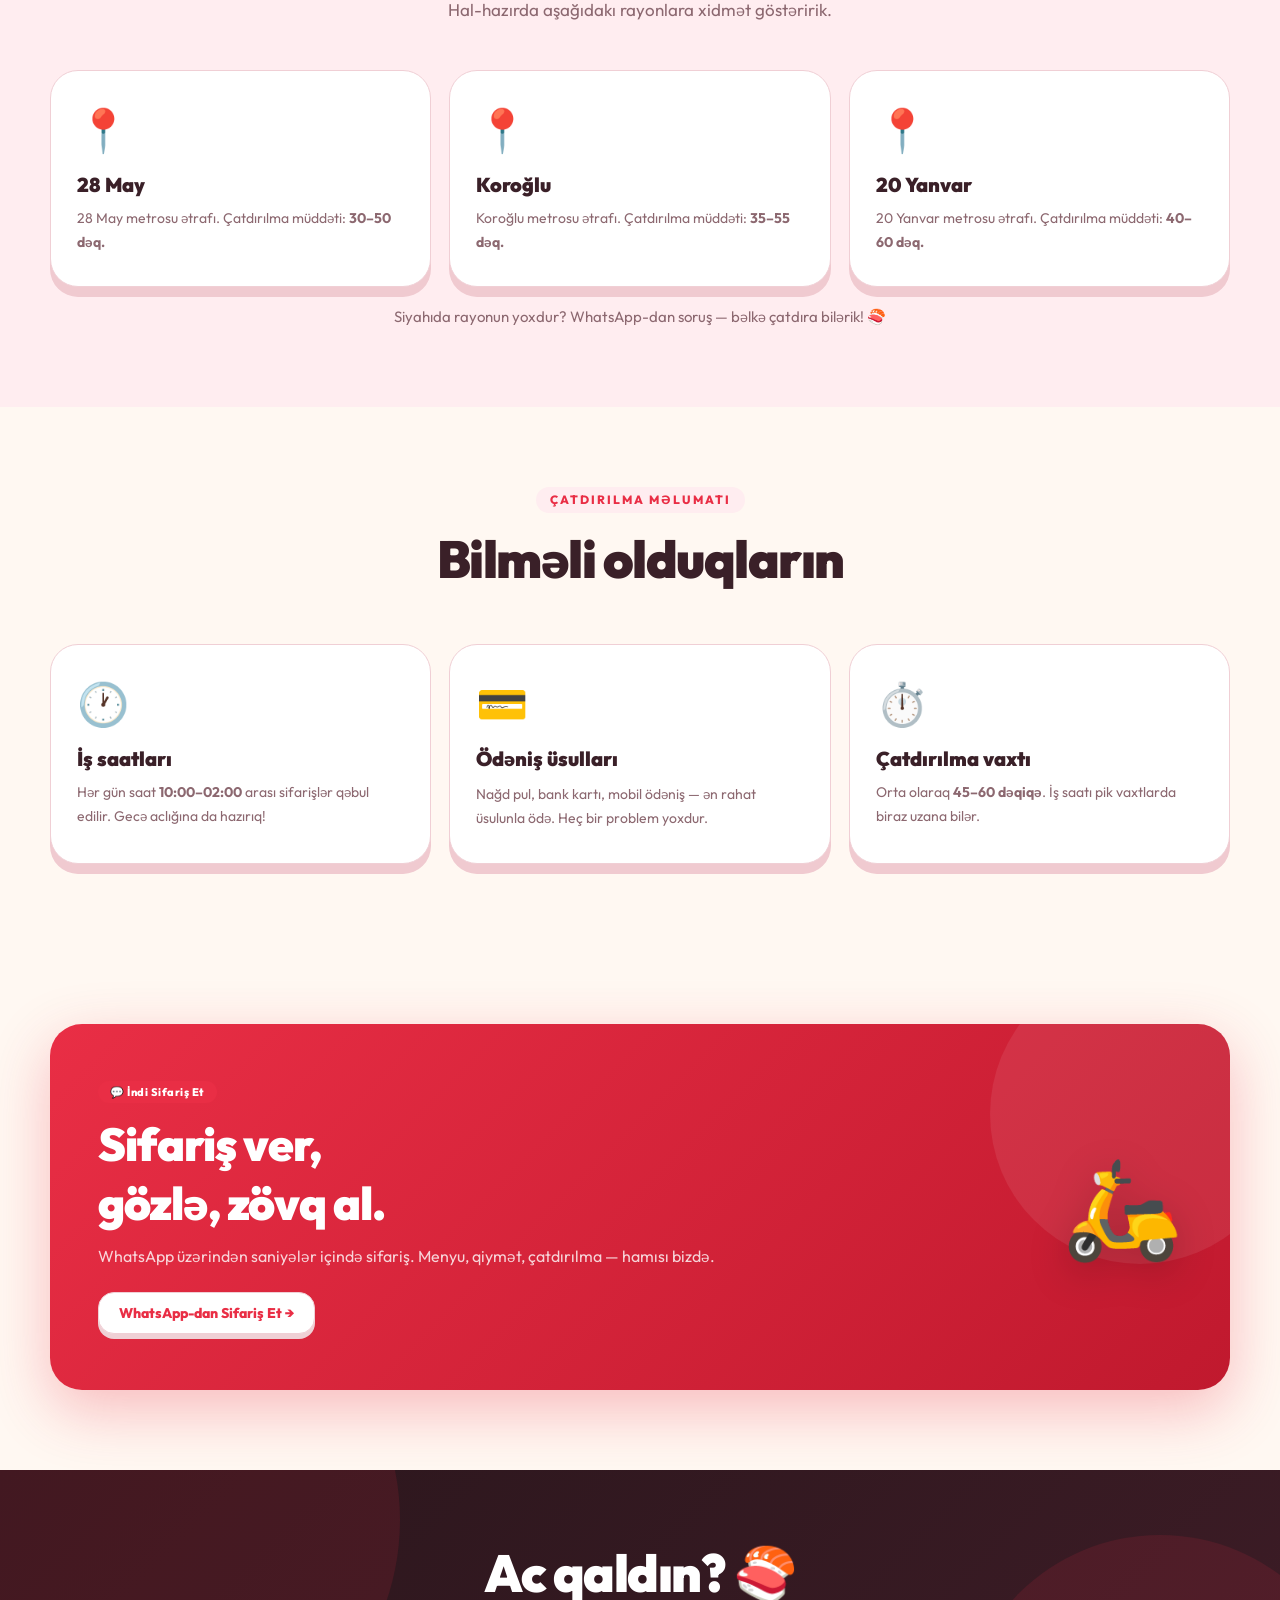
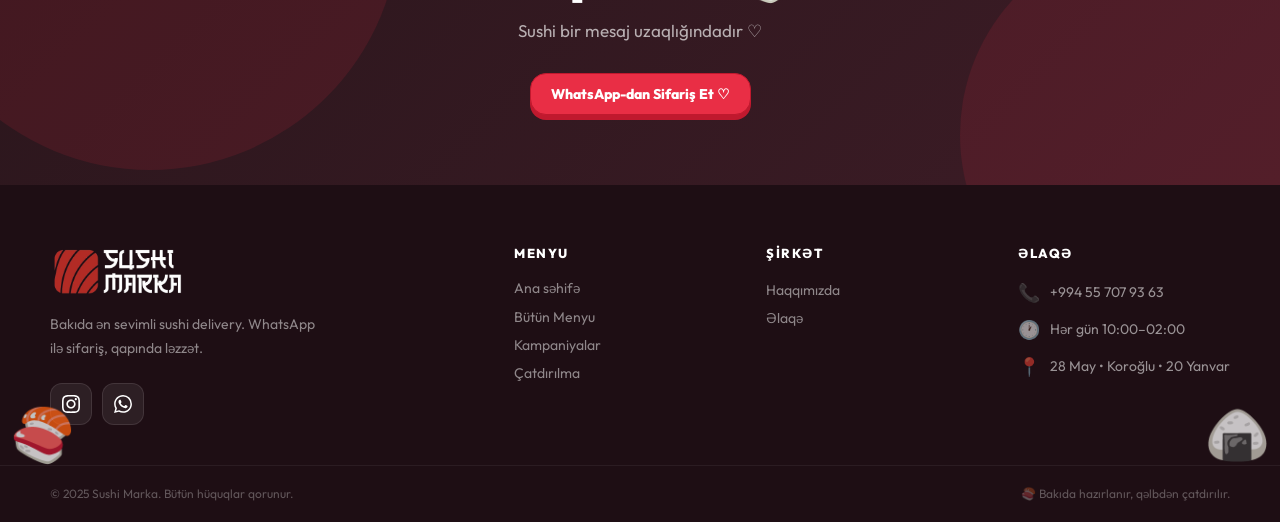
==== commit 9fb3efe3: "Remove mobile bottom navigation bar" ====
--- a/catdirilma.html
+++ b/catdirilma.html
@@ -261,12 +261,6 @@
     <p>🍣 Bakıda hazırlanır, qəlbdən çatdırılır.</p>
   </div>
 </footer>
-
-<div class="mobile">
-  <a href="menu.html">🍣 Menyu</a>
-  <a class="red" href="https://wa.me/994557079363" target="_blank">Sifariş ♡</a>
-  <a href="tel:+994557079363">📞 Əlaqə</a>
-</div>
 <button id="scrollTop" onclick="window.scrollTo({top:0,behavior:'smooth'})" aria-label="Yuxarı qayıt">↑</button>
 <script src="script.js"></script>
 </body>
--- a/style.css
+++ b/style.css
@@ -1116,3 +1116,22 @@
 .cardimg-placeholder.photo img { width:100%; height:100%; object-fit:cover; display:block; transition:transform .45s cubic-bezier(.2,.8,.2,1), filter .35s; }
 .card:hover .cardimg-placeholder.photo img { transform:scale(1.06); filter:saturate(1.05); }
 @media (max-width:700px){ .cardimg-placeholder.photo{height:170px;} }
+
+/* ── Mobile hamburger navigation ── */
+.hamburger{display:none;width:46px;height:46px;border:1.5px solid var(--border);border-radius:15px;background:#fff;box-shadow:0 4px 0 #efd0d5;align-items:center;justify-content:center;flex-direction:column;gap:5px;cursor:pointer;padding:0}
+.hamburger span{display:block;width:20px;height:2.5px;border-radius:9px;background:var(--dark2);transition:transform .25s,opacity .2s}
+.hamburger.open span:nth-child(1){transform:translateY(7.5px) rotate(45deg)}
+.hamburger.open span:nth-child(2){opacity:0}
+.hamburger.open span:nth-child(3){transform:translateY(-7.5px) rotate(-45deg)}
+@media(max-width:820px){
+ header{padding:8px 0}
+ .nav{position:relative;padding:9px 12px;border-radius:20px;gap:10px}
+ .brand-icon{height:36px}.brand-text{font-size:16px}
+ .nav>.btn.red{display:none}
+ .hamburger{display:flex;margin-left:auto;flex-shrink:0}
+ .links{display:none;position:absolute;top:calc(100% + 9px);left:0;right:0;margin:0;padding:10px;background:rgba(255,253,249,.98);backdrop-filter:blur(18px);border:1.5px solid var(--border);border-radius:20px;box-shadow:0 16px 35px rgba(58,32,40,.14);flex-direction:column;gap:4px;transform-origin:top;animation:mobileMenuIn .22s ease}
+ .links.mobile-open{display:flex}
+ .links a{padding:13px 14px;border-radius:13px;font-size:15px}
+ .links a.active{background:var(--pink2);color:var(--red)}
+}
+@keyframes mobileMenuIn{from{opacity:0;transform:translateY(-8px) scale(.98)}to{opacity:1;transform:none}}
